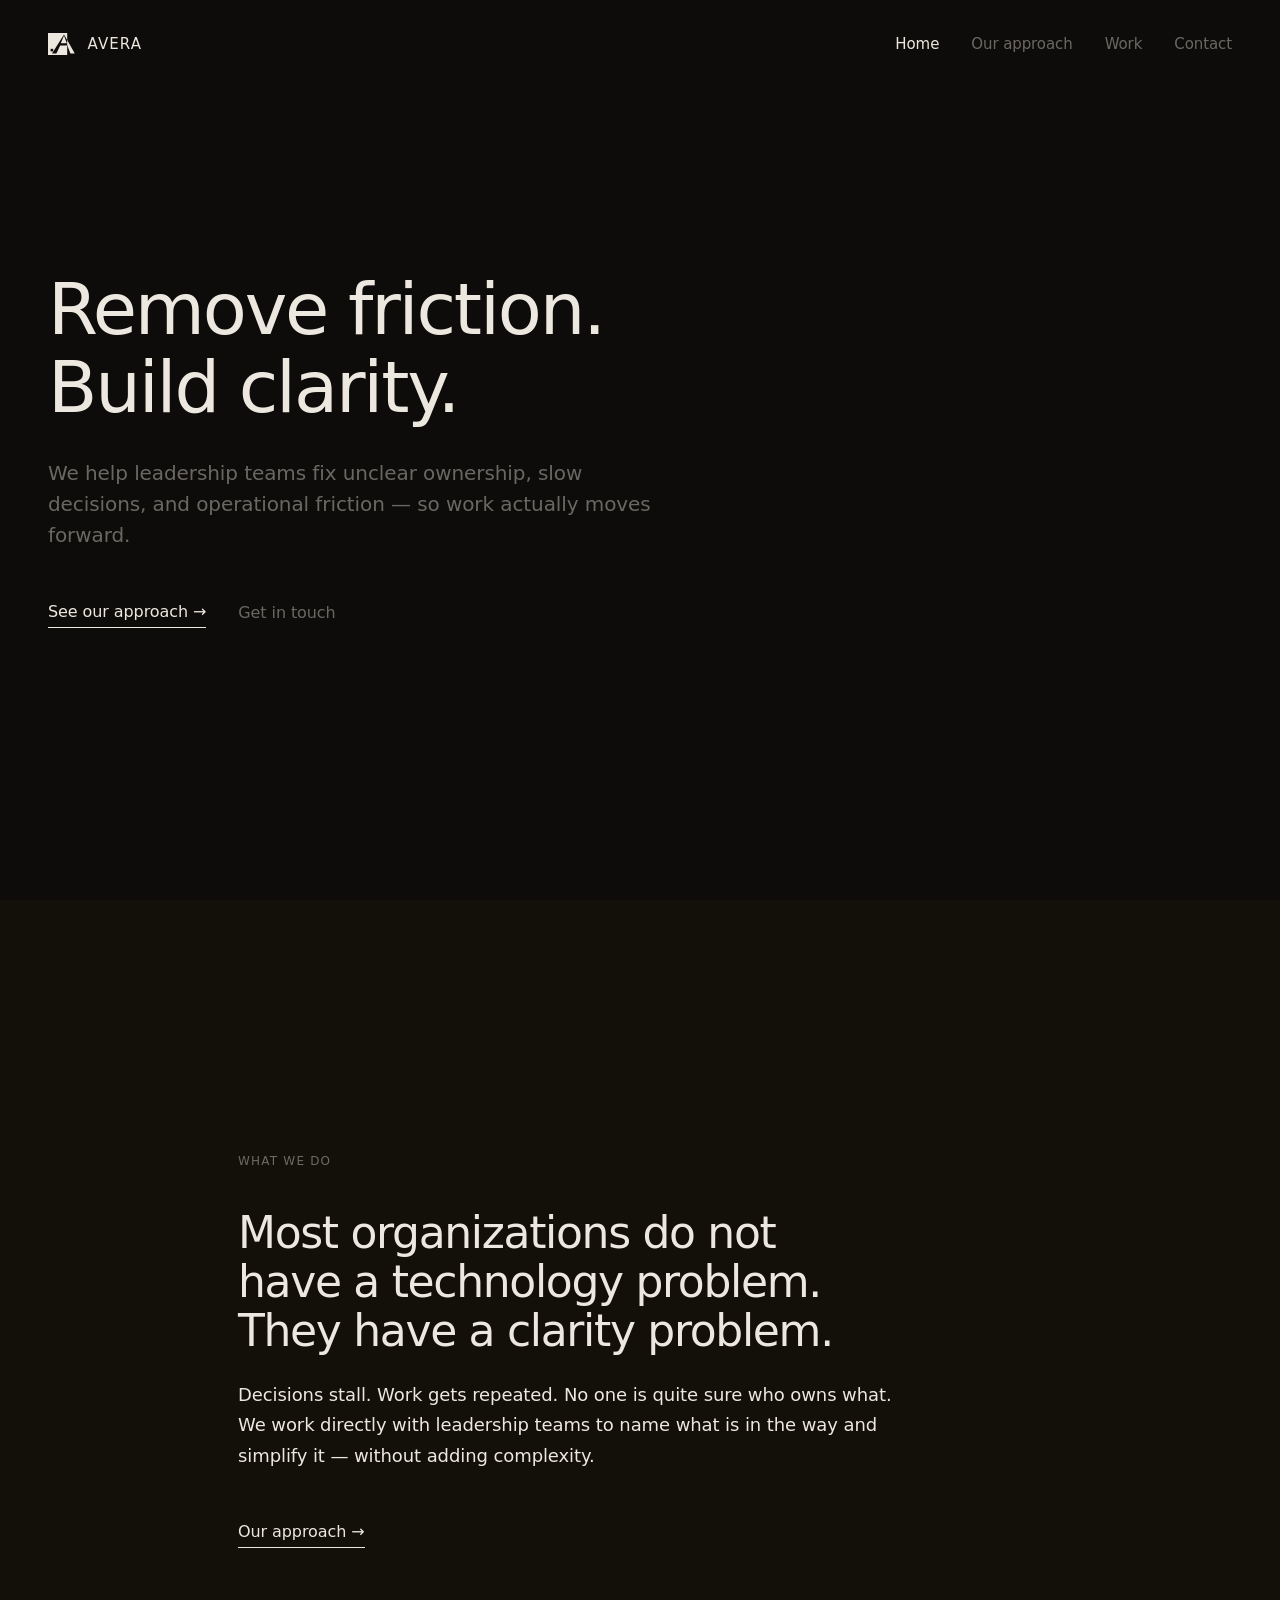
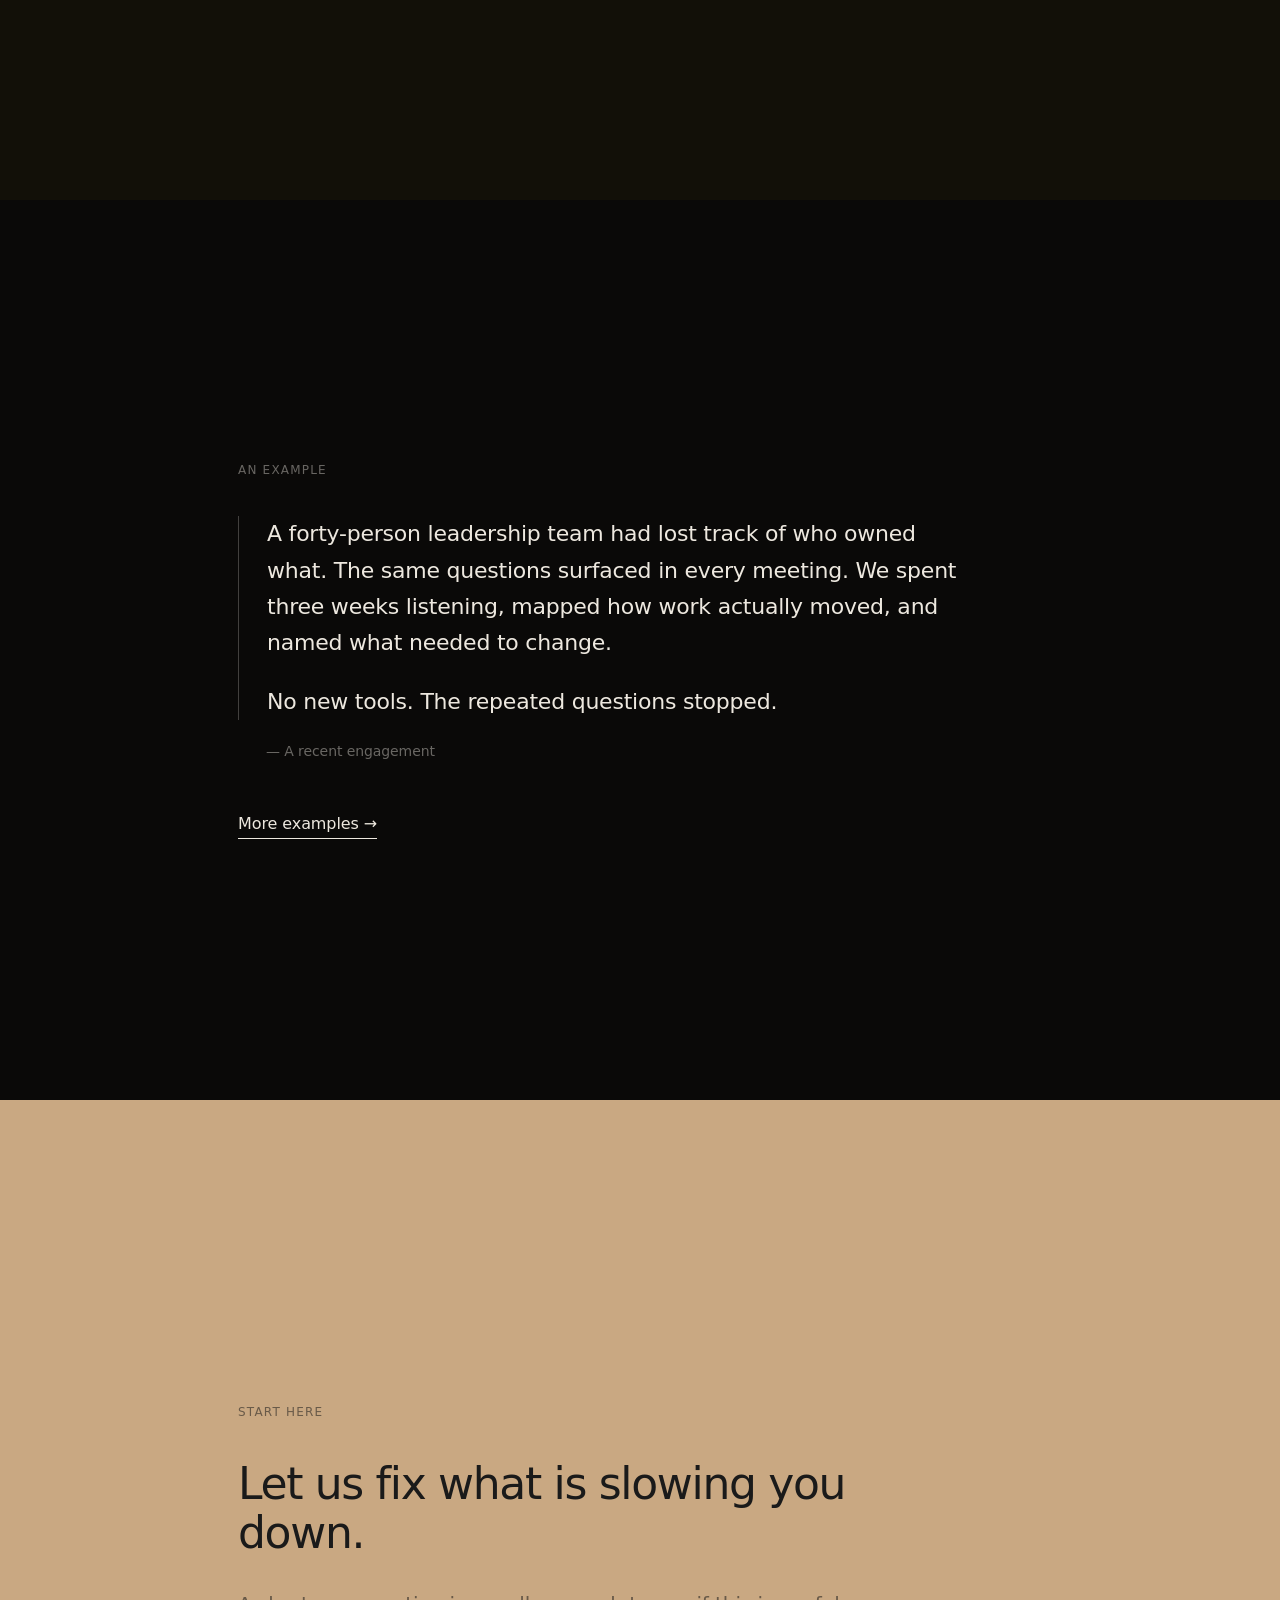
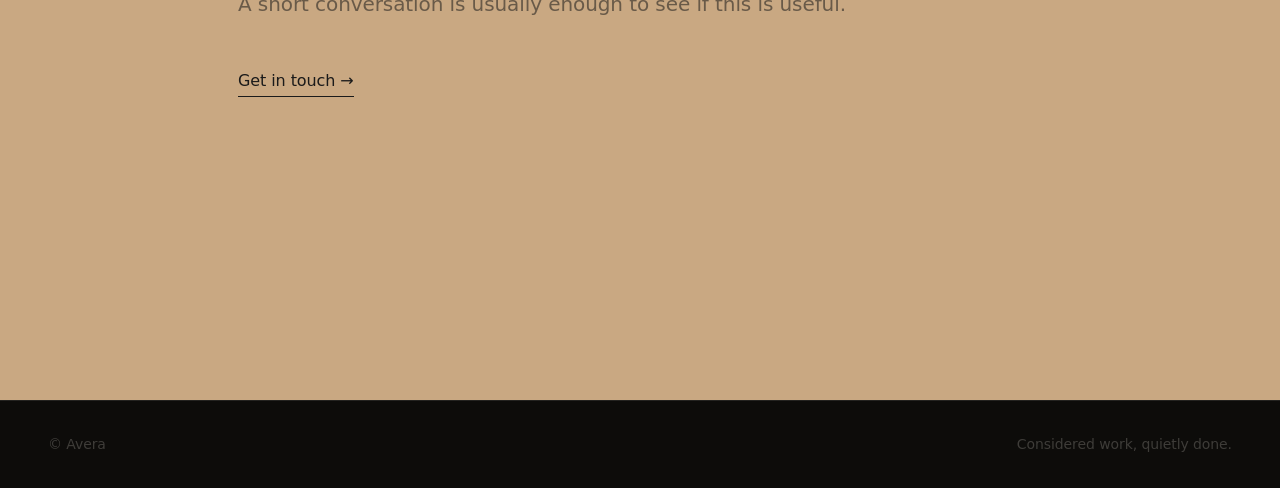
==== index.html @ b9436965 "Fix home links — replace href="/" with href="index.html" GitHub Pages serves the site from a subpath" ====
<!doctype html>
<html lang="en">
<head>
  <meta charset="utf-8" />
  <meta name="viewport" content="width=device-width, initial-scale=1" />
  <title>Avera — Remove friction. Build clarity.</title>
  <meta name="description" content="Avera helps leadership teams fix unclear ownership, slow decisions, and operational friction." />
  <link rel="preconnect" href="https://rsms.me/" />
  <link rel="stylesheet" href="https://rsms.me/inter/inter.css" />
  <link rel="stylesheet" href="style.css" />
  <style>
    /* Full-screen section layout for home */
    section {
      min-height: 100vh;
      display: flex;
      flex-direction: column;
      justify-content: center;
      padding: clamp(5rem, 10vh, 8rem) 0;
    }

    /* Hero */
    .hero {
      background: #0d0c0a;
      padding: 0;
      justify-content: flex-start;
    }

    .hero .site-header {
      flex-shrink: 0;
      padding: clamp(1.5rem, 3vw, 2rem) var(--gutter);
      border-bottom: none;
    }

    .hero-content {
      flex: 1;
      display: flex;
      flex-direction: column;
      justify-content: center;
      padding: 0 var(--gutter) clamp(5rem, 10vh, 8rem);
      max-width: calc(var(--container) + 2 * var(--gutter));
    }

    .hero-line { display: block; }

    /* Section colour palette */
    .statement { background: #121008; }
    .proof     { background: #0a0908; }

    .closing {
      background: #c9a882;
      --fg: #1a1a1a;
      --fg-muted: rgba(26, 26, 26, 0.55);
      color: var(--fg);
    }

    /* Home footer needs its own horizontal padding */
    footer {
      padding-left: var(--gutter);
      padding-right: var(--gutter);
    }

    /* Hero entrance animations */
    @keyframes rise {
      from { opacity: 0; transform: translateY(22px); }
      to   { opacity: 1; transform: none; }
    }

    @media (prefers-reduced-motion: no-preference) {
      .hero-line {
        opacity: 0;
        animation: rise 900ms cubic-bezier(0.22, 1, 0.36, 1) forwards;
      }
      .hero-line:nth-child(2) { animation-delay: 150ms; }
      .hero .lede    { opacity: 0; animation: rise 900ms cubic-bezier(0.22, 1, 0.36, 1) 320ms forwards; }
      .hero .cta-row { opacity: 0; animation: rise 900ms cubic-bezier(0.22, 1, 0.36, 1) 480ms forwards; }
    }
  </style>
</head>
<body>

  <main>

    <!-- HERO -->
    <section class="hero" aria-labelledby="hero-title">
      <header class="site-header">
        <a href="index.html" class="mark" aria-label="Avera, home">
          <svg class="logo-mark" viewBox="0 0 158 110" xmlns="http://www.w3.org/2000/svg" aria-hidden="true">
            <defs>
              <clipPath id="lc-in"><rect width="96" height="110"/></clipPath>
              <clipPath id="lc-out"><rect x="96" width="62" height="110"/></clipPath>
            </defs>
            <rect width="96" height="110" fill="#ede8df"/>
            <rect x="13" y="79" width="13" height="13" fill="#0d0c0a"/>
            <path fill-rule="evenodd" fill="#0d0c0a" clip-path="url(#lc-in)"
              d="M80 7 L134 103 L112 103 L97 63 L61 63 L42 103 L20 103 Z M80 13 L94 51 L64 51 Z"/>
            <path fill-rule="evenodd" fill="#ede8df" clip-path="url(#lc-out)"
              d="M80 7 L134 103 L112 103 L97 63 L61 63 L42 103 L20 103 Z M80 13 L94 51 L64 51 Z"/>
          </svg>
          <span class="logo-name">Avera</span>
        </a>
        <nav class="nav" aria-label="Primary">
          <a href="index.html" class="active">Home</a>
          <a href="approach.html">Our approach</a>
          <a href="work.html">Work</a>
          <a href="contact.html">Contact</a>
        </nav>
      </header>
      <div class="hero-content">
        <h1 id="hero-title">
          <span class="hero-line">Remove friction.</span>
          <span class="hero-line">Build clarity.</span>
        </h1>
        <p class="lede">
          We help leadership teams fix unclear ownership, slow decisions, and operational friction &mdash; so work actually moves forward.
        </p>
        <div class="cta-row">
          <a class="cta" href="approach.html">See our approach &rarr;</a>
          <a class="cta-secondary" href="contact.html">Get in touch</a>
        </div>
      </div>
    </section>

    <!-- STATEMENT -->
    <section class="statement" aria-label="What we do">
      <div class="container">
        <p class="eyebrow" data-reveal>What we do</p>
        <h2 data-reveal>Most organizations do not have a technology problem. They have a clarity problem.</h2>
        <p class="body" data-reveal>Decisions stall. Work gets repeated. No one is quite sure who owns what. We work directly with leadership teams to name what is in the way and simplify it &mdash; without adding complexity.</p>
        <div class="cta-row" data-reveal>
          <a class="cta" href="approach.html">Our approach &rarr;</a>
        </div>
      </div>
    </section>

    <!-- PROOF -->
    <section class="proof" aria-label="An example">
      <div class="container">
        <p class="eyebrow" data-reveal>An example</p>
        <blockquote data-reveal>
          <p>A forty-person leadership team had lost track of who owned what. The same questions surfaced in every meeting. We spent three weeks listening, mapped how work actually moved, and named what needed to change.</p>
          <p>No new tools. The repeated questions stopped.</p>
        </blockquote>
        <p class="attrib" data-reveal>&mdash; A recent engagement</p>
        <div class="cta-row" data-reveal>
          <a class="cta" href="work.html">More examples &rarr;</a>
        </div>
      </div>
    </section>

    <!-- CLOSING -->
    <section class="closing" id="contact" aria-label="Get in touch">
      <div class="container">
        <p class="eyebrow" data-reveal>Start here</p>
        <h2 data-reveal>Let us fix what is slowing you down.</h2>
        <p class="lede" data-reveal>A short conversation is usually enough to see if this is useful.</p>
        <div class="cta-row" data-reveal>
          <a class="cta" href="contact.html">Get in touch &rarr;</a>
        </div>
      </div>
    </section>

  </main>

  <footer>
    <span>&copy; Avera</span>
    <span>Considered work, quietly done.</span>
  </footer>

  <script>
    (function () {
      if (!window.matchMedia('(prefers-reduced-motion: no-preference)').matches) return;
      document.querySelectorAll('section:not(.hero)').forEach(function (section) {
        var children = section.querySelectorAll('[data-reveal]');
        if (!children.length) return;
        children.forEach(function (el, i) {
          el.style.transitionDelay = (i * 100) + 'ms';
        });
        var observer = new IntersectionObserver(function (entries) {
          if (entries[0].isIntersecting) {
            children.forEach(function (el) { el.classList.add('in-view'); });
            observer.disconnect();
          }
        }, { threshold: 0.15 });
        observer.observe(section);
      });
    }());
  </script>

</body>
</html>
---- style.css ----
:root {
  --bg: #0d0c0a;
  --fg: #ede8df;
  --fg-muted: rgba(237, 232, 223, 0.42);
  --rule: rgba(237, 232, 223, 0.1);
  --gutter: clamp(1.5rem, 5vw, 3rem);
  --container: 900px;
}

@supports (font-variation-settings: normal) {
  html { font-family: 'Inter var', Inter, system-ui, -apple-system, sans-serif; }
}

* { box-sizing: border-box; }
html { scroll-behavior: smooth; }

html, body {
  margin: 0;
  padding: 0;
  background: var(--bg);
  color: var(--fg);
  font-family: Inter, system-ui, -apple-system, sans-serif;
  font-feature-settings: "ss01", "cv11";
  -webkit-font-smoothing: antialiased;
  -moz-osx-font-smoothing: grayscale;
  text-rendering: optimizeLegibility;
}

body {
  font-size: 18px;
  line-height: 1.65;
  letter-spacing: -0.005em;
}

a { color: inherit; text-decoration: none; }

/* =====================
   CONTAINERS
===================== */
.container {
  max-width: var(--container);
  margin: 0 auto;
  padding: 0 var(--gutter);
  width: 100%;
}

.page {
  max-width: var(--container);
  margin: 0 auto;
  padding: 0 var(--gutter);
}

/* =====================
   HEADER
===================== */
.site-header {
  display: flex;
  justify-content: space-between;
  align-items: center;
  padding: clamp(1.5rem, 3vw, 2rem) 0;
  border-bottom: 1px solid var(--rule);
}

.mark {
  display: flex;
  align-items: center;
  gap: 0.5rem;
}

.logo-mark {
  display: block;
  height: 22px;
  width: auto;
  flex-shrink: 0;
}

.logo-name {
  font-size: 0.9375rem;
  font-weight: 500;
  letter-spacing: 0.07em;
  text-transform: uppercase;
  color: var(--fg);
}

.nav {
  display: flex;
  gap: clamp(1.25rem, 3vw, 2rem);
  font-size: 0.9375rem;
}

.nav a {
  color: var(--fg-muted);
  transition: color 160ms ease;
}

.nav a:hover,
.nav a.active {
  color: var(--fg);
}

.nav a.active { font-weight: 500; }

/* =====================
   INNER PAGE SECTIONS
===================== */
main.inner-main {
  padding: clamp(4rem, 8vw, 6rem) 0 clamp(7rem, 14vw, 10rem);
}

main.inner-main section {
  padding: clamp(3.5rem, 7vw, 5.5rem) 0;
  border-top: 1px solid var(--rule);
}

main.inner-main section:first-of-type {
  border-top: none;
  padding-top: 0;
}

/* =====================
   TYPOGRAPHY
===================== */
h1, h2, h3 {
  font-weight: 500;
  letter-spacing: -0.03em;
  line-height: 1.08;
  margin: 0;
}

h1 { font-size: clamp(2.5rem, 6.5vw, 4.5rem); }

h2 {
  font-size: clamp(1.75rem, 3.8vw, 2.75rem);
  line-height: 1.12;
  max-width: 22ch;
}

h3 {
  font-size: 1.0625rem;
  letter-spacing: -0.01em;
  line-height: 1.45;
}

p {
  margin: 0;
  max-width: 60ch;
}

p + p { margin-top: 1.2em; }

.eyebrow {
  font-size: 0.75rem;
  font-weight: 500;
  letter-spacing: 0.1em;
  text-transform: uppercase;
  color: var(--fg-muted);
  margin: 0 0 clamp(1.5rem, 3vw, 2.25rem);
}

.lede {
  margin-top: clamp(1.5rem, 3vw, 2rem);
  font-size: clamp(1.0625rem, 2.2vw, 1.25rem);
  color: var(--fg-muted);
  max-width: 48ch;
  line-height: 1.55;
}

.body {
  margin-top: clamp(1.25rem, 2vw, 1.5rem);
  line-height: 1.7;
  max-width: 58ch;
}

/* =====================
   CTA
===================== */
.cta-row {
  margin-top: clamp(2rem, 4vw, 3rem);
  display: flex;
  align-items: center;
  gap: 2rem;
  flex-wrap: wrap;
}

.cta {
  font-size: 1rem;
  font-weight: 500;
  border-bottom: 1px solid currentColor;
  padding-bottom: 1px;
  display: inline-flex;
  align-items: center;
  gap: 0.4rem;
  transition: opacity 160ms ease;
}

.cta:hover { opacity: 0.55; }

.cta-secondary {
  font-size: 1rem;
  color: var(--fg-muted);
  transition: color 160ms ease;
}

.cta-secondary:hover { color: var(--fg); }

/* =====================
   BLOCKQUOTE
===================== */
blockquote {
  margin: 0;
  padding-left: clamp(1.25rem, 2.5vw, 1.75rem);
  border-left: 1px solid rgba(237, 232, 223, 0.25);
  font-size: clamp(1.0625rem, 2.2vw, 1.375rem);
  letter-spacing: -0.01em;
  line-height: 1.65;
  max-width: 52ch;
  transition: border-color 300ms ease;
}

blockquote:hover { border-left-color: rgba(237, 232, 223, 0.55); }
blockquote p { max-width: none; }
blockquote p + p { margin-top: 1em; }

.attrib {
  margin-top: 1.25rem;
  padding-left: clamp(1.25rem, 2.5vw, 1.75rem);
  font-size: 0.875rem;
  color: var(--fg-muted);
}

/* =====================
   PRINCIPLE LIST
===================== */
.principle-list {
  list-style: none;
  margin: 0;
  padding: 0;
}

.principle-list li {
  padding: clamp(0.875rem, 1.5vw, 1.125rem) 0;
  border-bottom: 1px solid var(--rule);
  line-height: 1.6;
  max-width: 56ch;
  font-size: 1.0625rem;
  transition: transform 220ms ease;
}

.principle-list li:first-child { border-top: 1px solid var(--rule); }

@media (hover: hover) {
  .principle-list li:hover { transform: translateX(6px); }
}

/* =====================
   EXAMPLES SCROLL
===================== */
.examples-header {
  display: flex;
  justify-content: space-between;
  align-items: center;
  margin-bottom: clamp(1.5rem, 3vw, 2rem);
}

.examples-header .eyebrow { margin: 0; }

.examples-nav {
  display: flex;
  gap: 0.375rem;
  flex-shrink: 0;
}

.examples-btn {
  background: none;
  border: 1px solid rgba(237, 232, 223, 0.15);
  color: var(--fg-muted);
  width: 2rem;
  height: 2rem;
  display: flex;
  align-items: center;
  justify-content: center;
  cursor: pointer;
  font-size: 1rem;
  line-height: 1;
  padding: 0;
  transition: color 160ms ease, border-color 160ms ease;
}

.examples-btn:hover {
  color: var(--fg);
  border-color: rgba(237, 232, 223, 0.5);
}

.examples-track-outer {
  margin-left: calc(-1 * var(--gutter));
  margin-right: calc(-1 * var(--gutter));
}

.examples-track {
  display: flex;
  gap: clamp(2rem, 4vw, 3rem);
  overflow-x: auto;
  -webkit-overflow-scrolling: touch;
  scroll-behavior: smooth;
  padding: 0 var(--gutter) clamp(1rem, 2vw, 1.5rem);
  scrollbar-width: none;
}

.examples-track::-webkit-scrollbar { display: none; }

.example-item {
  flex: 0 0 clamp(280px, 48vw, 420px);
}

.example-text {
  font-size: 1.0625rem;
  line-height: 1.8;
}

.example-text p { max-width: none; }

.example-attrib {
  margin-top: 2rem;
  font-size: 0.875rem;
  color: var(--fg-muted);
}

/* =====================
   CONTACT EMAIL
===================== */
.contact-email {
  display: inline-block;
  font-size: clamp(1.75rem, 5vw, 3rem);
  font-weight: 500;
  letter-spacing: -0.025em;
  line-height: 1.2;
  border-bottom: 1px solid rgba(237, 232, 223, 0.3);
  padding-bottom: 3px;
  transition: border-color 200ms ease;
}

.contact-email:hover { border-color: var(--fg); }

/* =====================
   FOOTER
===================== */
footer {
  border-top: 1px solid var(--rule);
  padding: clamp(1.5rem, 3vw, 2rem) 0;
  display: flex;
  justify-content: space-between;
  align-items: baseline;
  font-size: 0.875rem;
  color: rgba(237, 232, 223, 0.22);
  flex-wrap: wrap;
  gap: 1rem;
}

/* =====================
   SCROLL REVEALS
===================== */
@media (prefers-reduced-motion: no-preference) {
  [data-reveal] {
    opacity: 0;
    transform: translateY(24px);
    transition: opacity 650ms ease, transform 650ms ease;
  }
  [data-reveal].in-view { opacity: 1; transform: none; }
}

@media (prefers-reduced-motion: reduce) {
  * { transition: none !important; animation: none !important; }
}

/* =====================
   UTILITY
===================== */
.visually-hidden {
  position: absolute;
  left: -9999px;
  width: 1px;
  height: 1px;
  overflow: hidden;
}

/* =====================
   RESPONSIVE
===================== */
@media (max-width: 520px) {
  body { font-size: 17px; }
  .nav { gap: 1rem; font-size: 0.875rem; }
  .cta-row { flex-direction: column; gap: 1rem; }
}
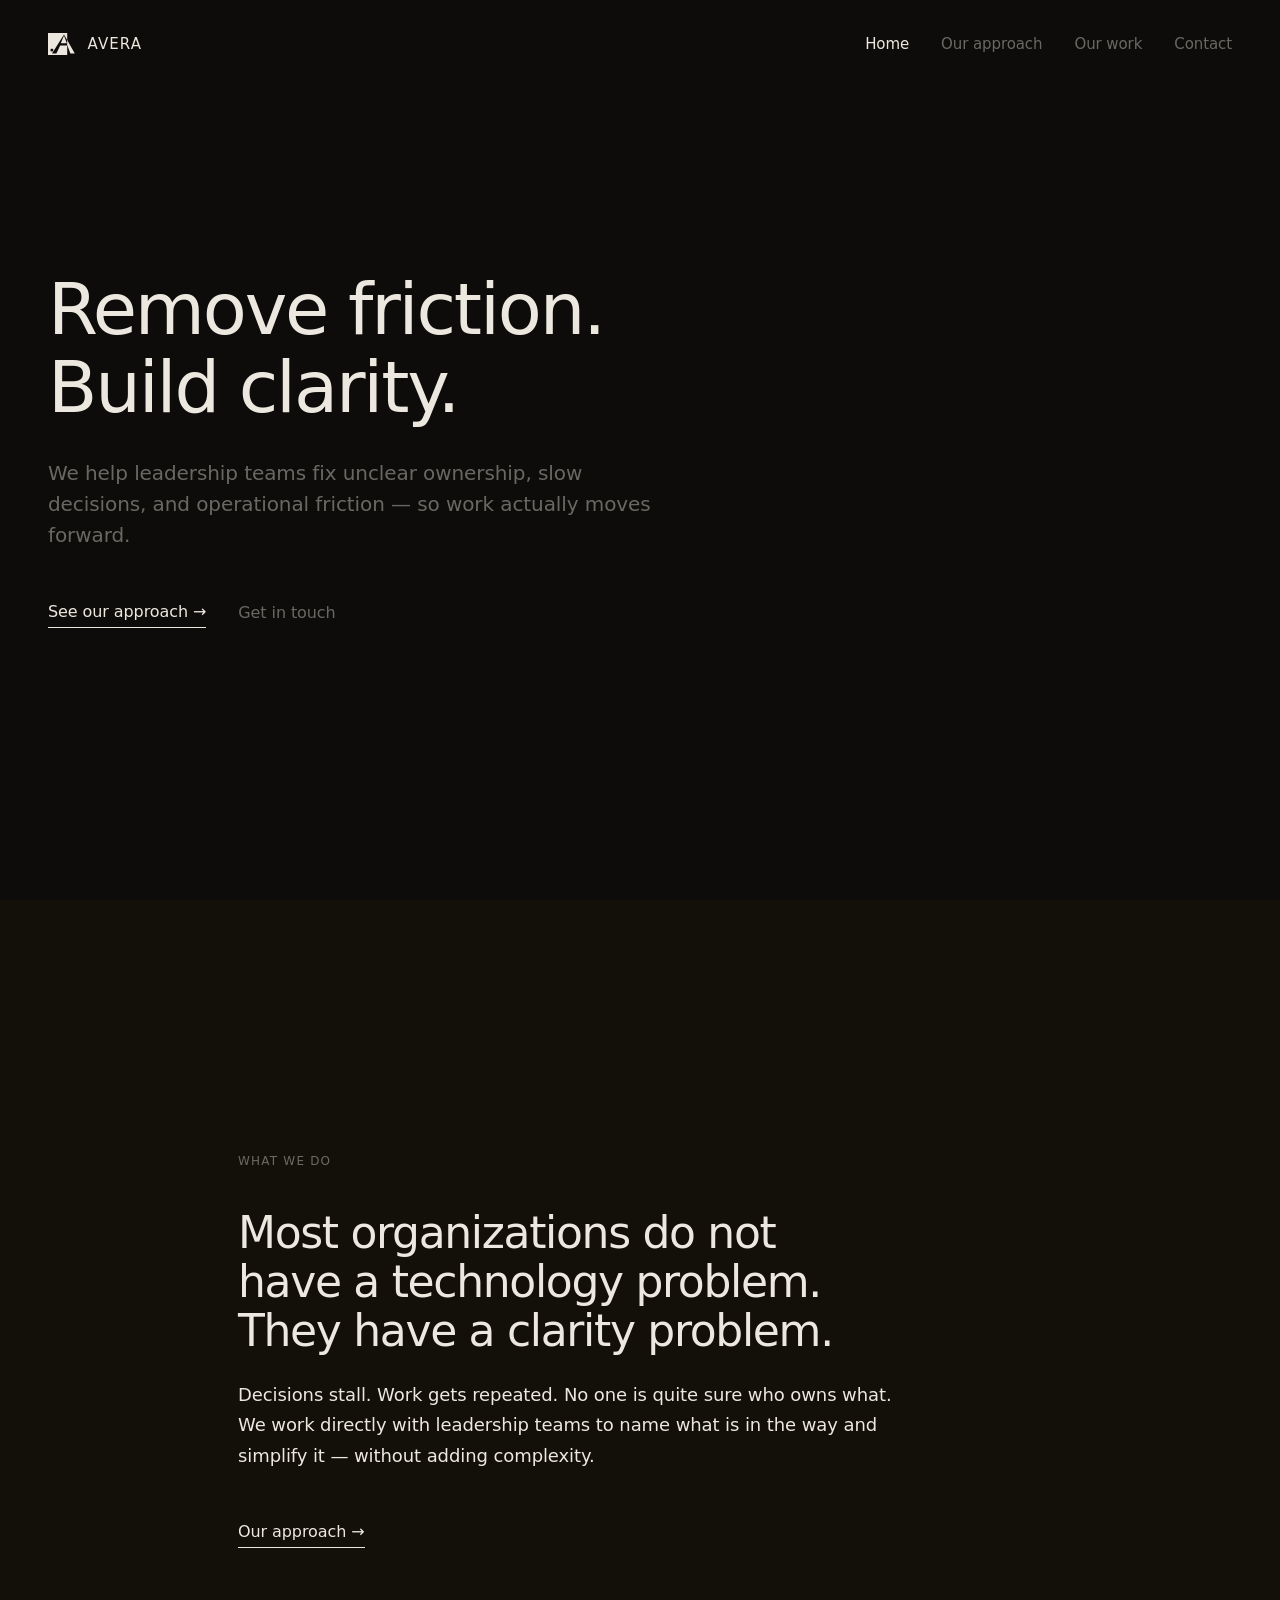
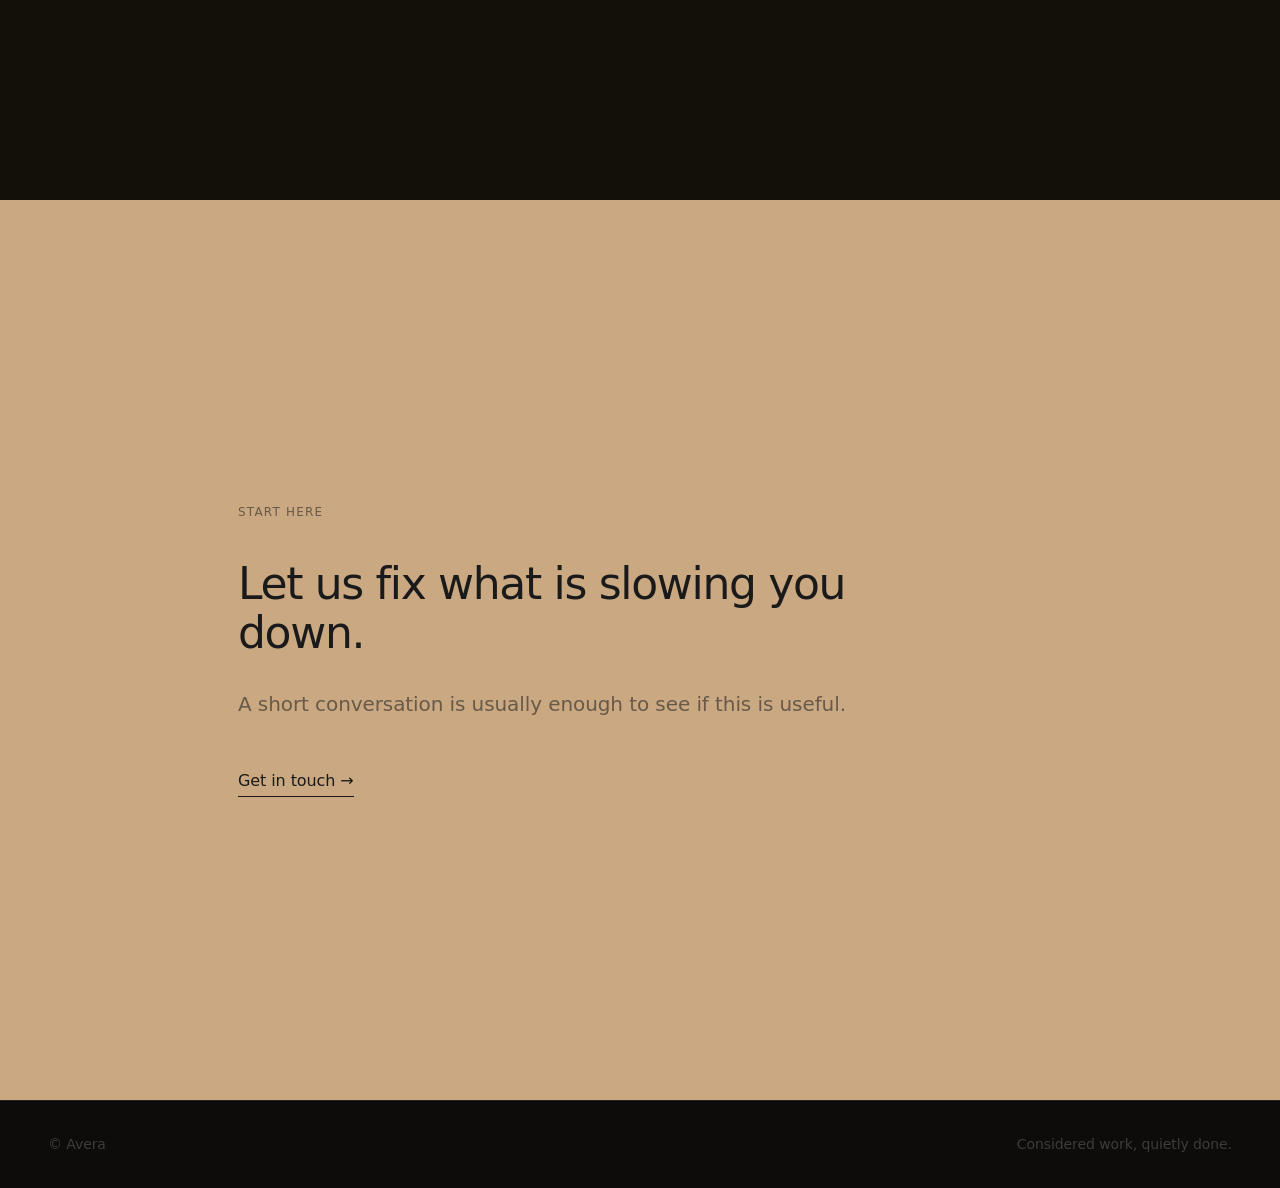
==== commit 7ff70876: "Remove example section from home page; rename Work to Our work The proof/example section on the home" ====
--- a/index.html
+++ b/index.html
@@ -27,7 +27,6 @@
 
     .hero .site-header {
       flex-shrink: 0;
-      padding: clamp(1.5rem, 3vw, 2rem) var(--gutter);
       border-bottom: none;
     }
 
@@ -53,26 +52,16 @@
       color: var(--fg);
     }
 
-    /* Home footer needs its own horizontal padding */
-    footer {
-      padding-left: var(--gutter);
-      padding-right: var(--gutter);
-    }
 
-    /* Hero entrance animations */
-    @keyframes rise {
-      from { opacity: 0; transform: translateY(22px); }
-      to   { opacity: 1; transform: none; }
-    }
-
+    /* Hero lede + CTA hidden until animations.js reveals them */
     @media (prefers-reduced-motion: no-preference) {
-      .hero-line {
+      .hero [data-reveal] {
         opacity: 0;
-        animation: rise 900ms cubic-bezier(0.22, 1, 0.36, 1) forwards;
+        transform: translateY(36px);
+        transition: opacity 900ms cubic-bezier(0.16, 1, 0.3, 1),
+                    transform 900ms cubic-bezier(0.16, 1, 0.3, 1);
       }
-      .hero-line:nth-child(2) { animation-delay: 150ms; }
-      .hero .lede    { opacity: 0; animation: rise 900ms cubic-bezier(0.22, 1, 0.36, 1) 320ms forwards; }
-      .hero .cta-row { opacity: 0; animation: rise 900ms cubic-bezier(0.22, 1, 0.36, 1) 480ms forwards; }
+      .hero [data-reveal].in-view { opacity: 1; transform: none; }
     }
   </style>
 </head>
@@ -101,7 +90,7 @@
         <nav class="nav" aria-label="Primary">
           <a href="index.html" class="active">Home</a>
           <a href="approach.html">Our approach</a>
-          <a href="work.html">Work</a>
+          <a href="work.html">Our work</a>
           <a href="contact.html">Contact</a>
         </nav>
       </header>
@@ -110,10 +99,10 @@
           <span class="hero-line">Remove friction.</span>
           <span class="hero-line">Build clarity.</span>
         </h1>
-        <p class="lede">
+        <p class="lede" data-reveal>
           We help leadership teams fix unclear ownership, slow decisions, and operational friction &mdash; so work actually moves forward.
         </p>
-        <div class="cta-row">
+        <div class="cta-row" data-reveal>
           <a class="cta" href="approach.html">See our approach &rarr;</a>
           <a class="cta-secondary" href="contact.html">Get in touch</a>
         </div>
@@ -128,21 +117,6 @@
         <p class="body" data-reveal>Decisions stall. Work gets repeated. No one is quite sure who owns what. We work directly with leadership teams to name what is in the way and simplify it &mdash; without adding complexity.</p>
         <div class="cta-row" data-reveal>
           <a class="cta" href="approach.html">Our approach &rarr;</a>
-        </div>
-      </div>
-    </section>
-
-    <!-- PROOF -->
-    <section class="proof" aria-label="An example">
-      <div class="container">
-        <p class="eyebrow" data-reveal>An example</p>
-        <blockquote data-reveal>
-          <p>A forty-person leadership team had lost track of who owned what. The same questions surfaced in every meeting. We spent three weeks listening, mapped how work actually moved, and named what needed to change.</p>
-          <p>No new tools. The repeated questions stopped.</p>
-        </blockquote>
-        <p class="attrib" data-reveal>&mdash; A recent engagement</p>
-        <div class="cta-row" data-reveal>
-          <a class="cta" href="work.html">More examples &rarr;</a>
         </div>
       </div>
     </section>
@@ -166,25 +140,7 @@
     <span>Considered work, quietly done.</span>
   </footer>
 
-  <script>
-    (function () {
-      if (!window.matchMedia('(prefers-reduced-motion: no-preference)').matches) return;
-      document.querySelectorAll('section:not(.hero)').forEach(function (section) {
-        var children = section.querySelectorAll('[data-reveal]');
-        if (!children.length) return;
-        children.forEach(function (el, i) {
-          el.style.transitionDelay = (i * 100) + 'ms';
-        });
-        var observer = new IntersectionObserver(function (entries) {
-          if (entries[0].isIntersecting) {
-            children.forEach(function (el) { el.classList.add('in-view'); });
-            observer.disconnect();
-          }
-        }, { threshold: 0.15 });
-        observer.observe(section);
-      });
-    }());
-  </script>
+  <script src="animations.js"></script>
 
 </body>
 </html>
--- a/style.css
+++ b/style.css
@@ -57,7 +57,7 @@
   display: flex;
   justify-content: space-between;
   align-items: center;
-  padding: clamp(1.5rem, 3vw, 2rem) 0;
+  padding: clamp(1.5rem, 3vw, 2rem) var(--gutter);
   border-bottom: 1px solid var(--rule);
 }
 
@@ -346,7 +346,7 @@
 ===================== */
 footer {
   border-top: 1px solid var(--rule);
-  padding: clamp(1.5rem, 3vw, 2rem) 0;
+  padding: clamp(1.5rem, 3vw, 2rem) var(--gutter);
   display: flex;
   justify-content: space-between;
   align-items: baseline;
@@ -357,15 +357,65 @@
 }
 
 /* =====================
+   LINE-MASK REVEAL
+   Text slides up through an overflow:hidden wrapper.
+   Applied to h1/h2 elements by animations.js.
+===================== */
+.line-mask {
+  display: block;
+  overflow: hidden;
+  /* Extra padding so descenders aren't clipped */
+  padding-bottom: 0.08em;
+  margin-bottom: -0.08em;
+}
+
+.line-inner {
+  display: block;
+  transform: translateY(108%);
+  transition: transform 1.1s cubic-bezier(0.16, 1, 0.3, 1);
+}
+
+.line-inner.visible { transform: translateY(0); }
+
+/* =====================
    SCROLL REVEALS
 ===================== */
 @media (prefers-reduced-motion: no-preference) {
   [data-reveal] {
     opacity: 0;
-    transform: translateY(24px);
-    transition: opacity 650ms ease, transform 650ms ease;
+    transform: translateY(52px);
+    transition: opacity 900ms cubic-bezier(0.16, 1, 0.3, 1),
+                transform 900ms cubic-bezier(0.16, 1, 0.3, 1);
   }
   [data-reveal].in-view { opacity: 1; transform: none; }
+}
+
+/* =====================
+   SECTION RULE ANIMATION
+   The border-top of inner-page sections
+   extends from left when the section enters view.
+===================== */
+@media (prefers-reduced-motion: no-preference) {
+  main.inner-main section {
+    border-top: none;
+    position: relative;
+  }
+
+  main.inner-main section::before {
+    content: '';
+    position: absolute;
+    top: 0;
+    left: 0;
+    right: 0;
+    height: 1px;
+    background: var(--rule);
+    transform: scaleX(0);
+    transform-origin: left;
+    transition: transform 1.2s cubic-bezier(0.16, 1, 0.3, 1);
+  }
+
+  main.inner-main section.in-view::before { transform: scaleX(1); }
+  main.inner-main section:first-of-type::before { display: none; }
 }
 
 @media (prefers-reduced-motion: reduce) {
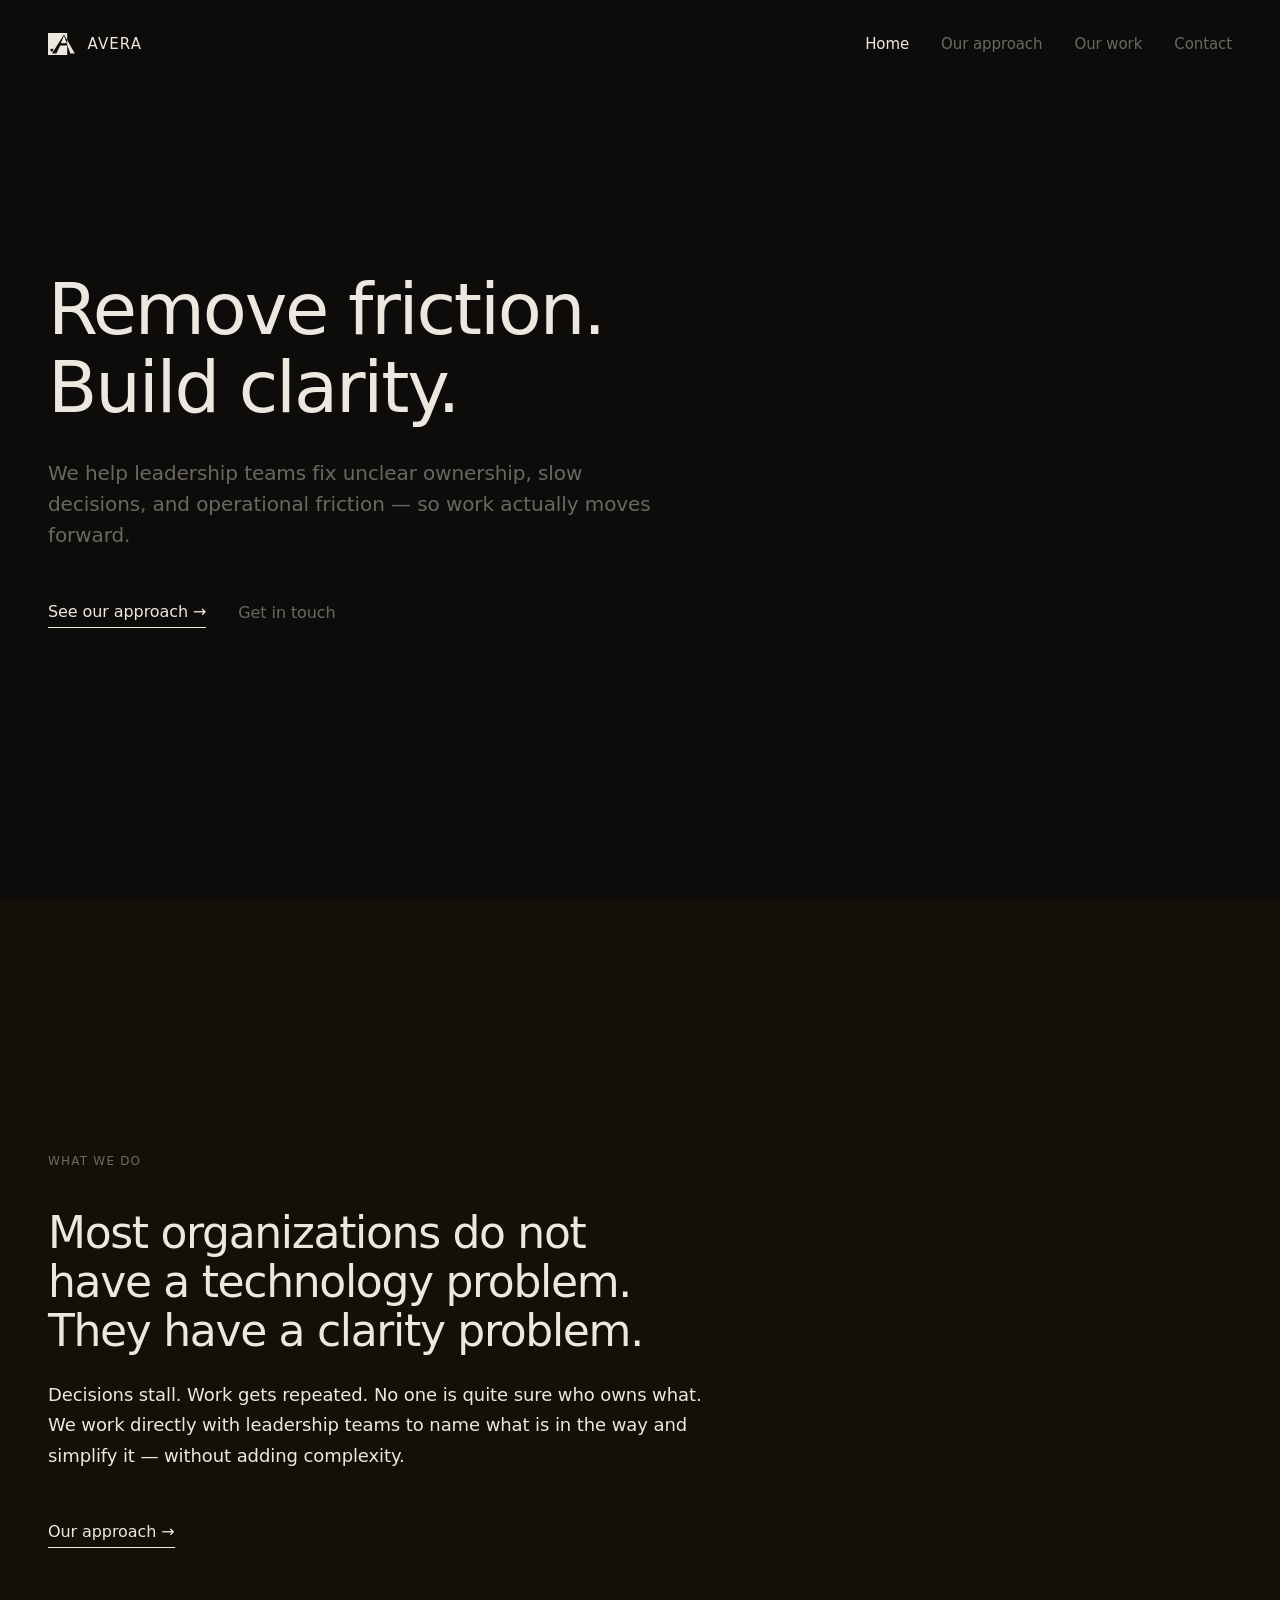
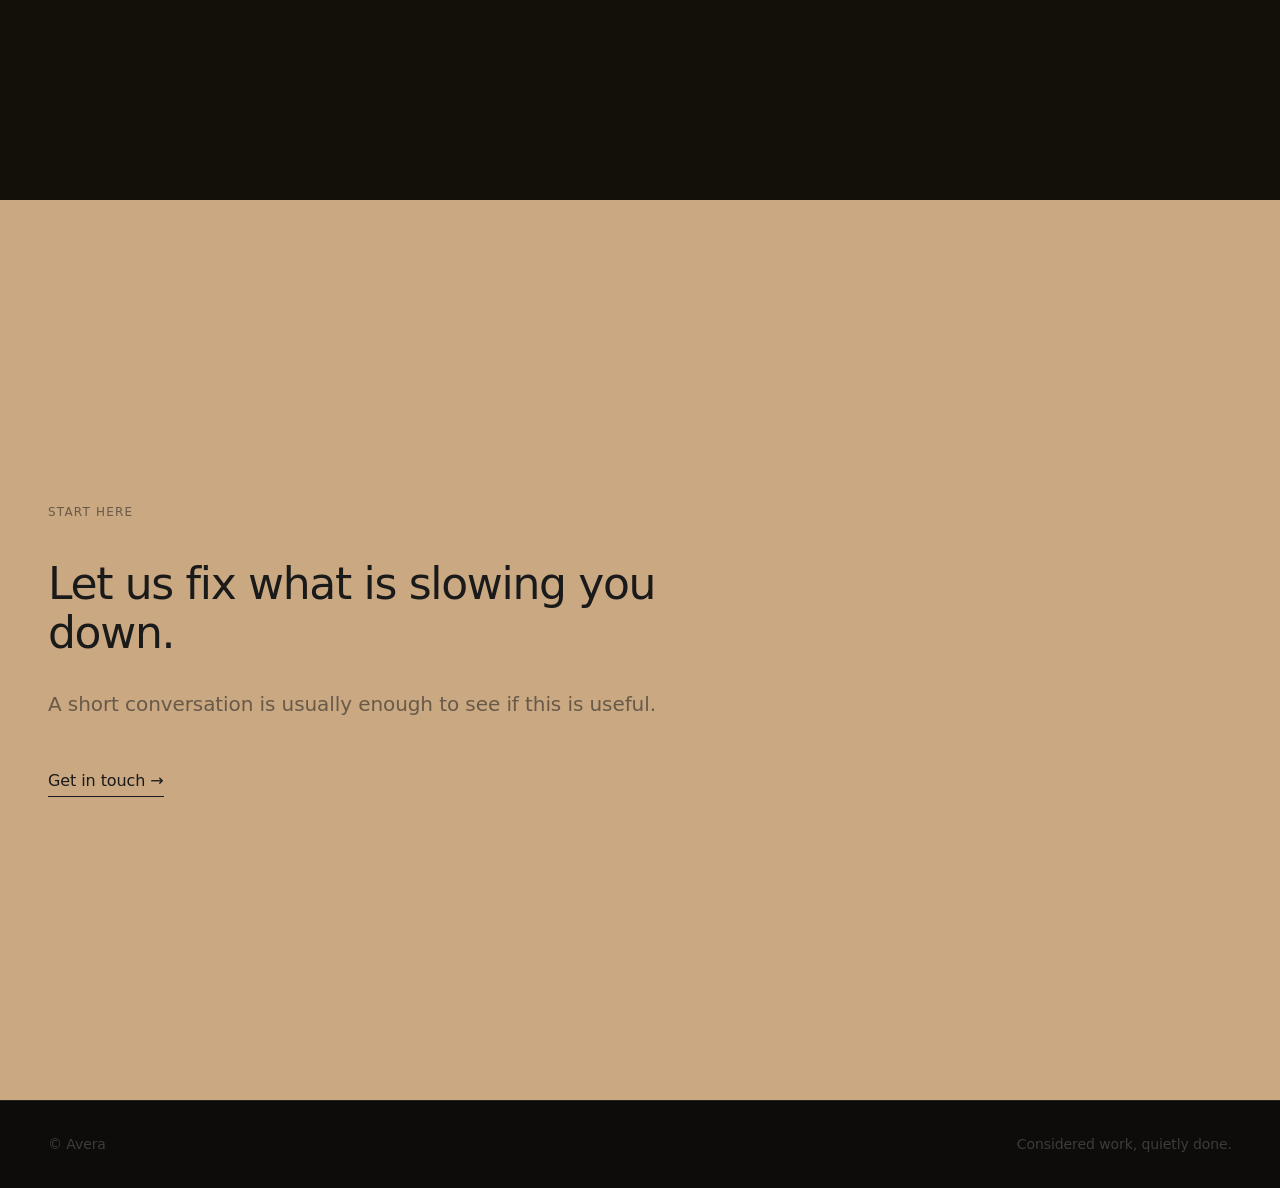
==== commit ea4c80fb: "Fix nav disappearing: add static fallback links, JS clears and repopulates The empty nav relied enti" ====
--- a/index.html
+++ b/index.html
@@ -87,7 +87,7 @@
           </svg>
           <span class="logo-name">Avera</span>
         </a>
-        <nav class="nav" aria-label="Primary">
+        <nav class="nav" id="site-nav" aria-label="Primary">
           <a href="index.html" class="active">Home</a>
           <a href="approach.html">Our approach</a>
           <a href="work.html">Our work</a>
--- a/style.css
+++ b/style.css
@@ -39,14 +39,12 @@
 ===================== */
 .container {
   max-width: var(--container);
-  margin: 0 auto;
   padding: 0 var(--gutter);
   width: 100%;
 }
 
 .page {
   max-width: var(--container);
-  margin: 0 auto;
   padding: 0 var(--gutter);
 }
 
@@ -103,18 +101,18 @@
 /* =====================
    INNER PAGE SECTIONS
 ===================== */
-main.inner-main {
-  padding: clamp(4rem, 8vw, 6rem) 0 clamp(7rem, 14vw, 10rem);
-}
-
 main.inner-main section {
-  padding: clamp(3.5rem, 7vw, 5.5rem) 0;
-  border-top: 1px solid var(--rule);
-}
-
-main.inner-main section:first-of-type {
-  border-top: none;
-  padding-top: 0;
+  padding: clamp(4rem, 8vw, 6rem) 0;
+}
+
+/* Section colour variants — used as dividers instead of rules */
+.section-b   { background: #121008; }
+.section-c   { background: #0a0908; }
+.section-cta {
+  background: #c9a882;
+  --fg: #1a1a1a;
+  --fg-muted: rgba(26, 26, 26, 0.55);
+  color: var(--fg);
 }
 
 /* =====================
@@ -390,33 +388,6 @@
   [data-reveal].in-view { opacity: 1; transform: none; }
 }
 
-/* =====================
-   SECTION RULE ANIMATION
-   The border-top of inner-page sections
-   extends from left when the section enters view.
-===================== */
-@media (prefers-reduced-motion: no-preference) {
-  main.inner-main section {
-    border-top: none;
-    position: relative;
-  }
-
-  main.inner-main section::before {
-    content: '';
-    position: absolute;
-    top: 0;
-    left: 0;
-    right: 0;
-    height: 1px;
-    background: var(--rule);
-    transform: scaleX(0);
-    transform-origin: left;
-    transition: transform 1.2s cubic-bezier(0.16, 1, 0.3, 1);
-  }
-
-  main.inner-main section.in-view::before { transform: scaleX(1); }
-  main.inner-main section:first-of-type::before { display: none; }
-}
 
 @media (prefers-reduced-motion: reduce) {
   * { transition: none !important; animation: none !important; }
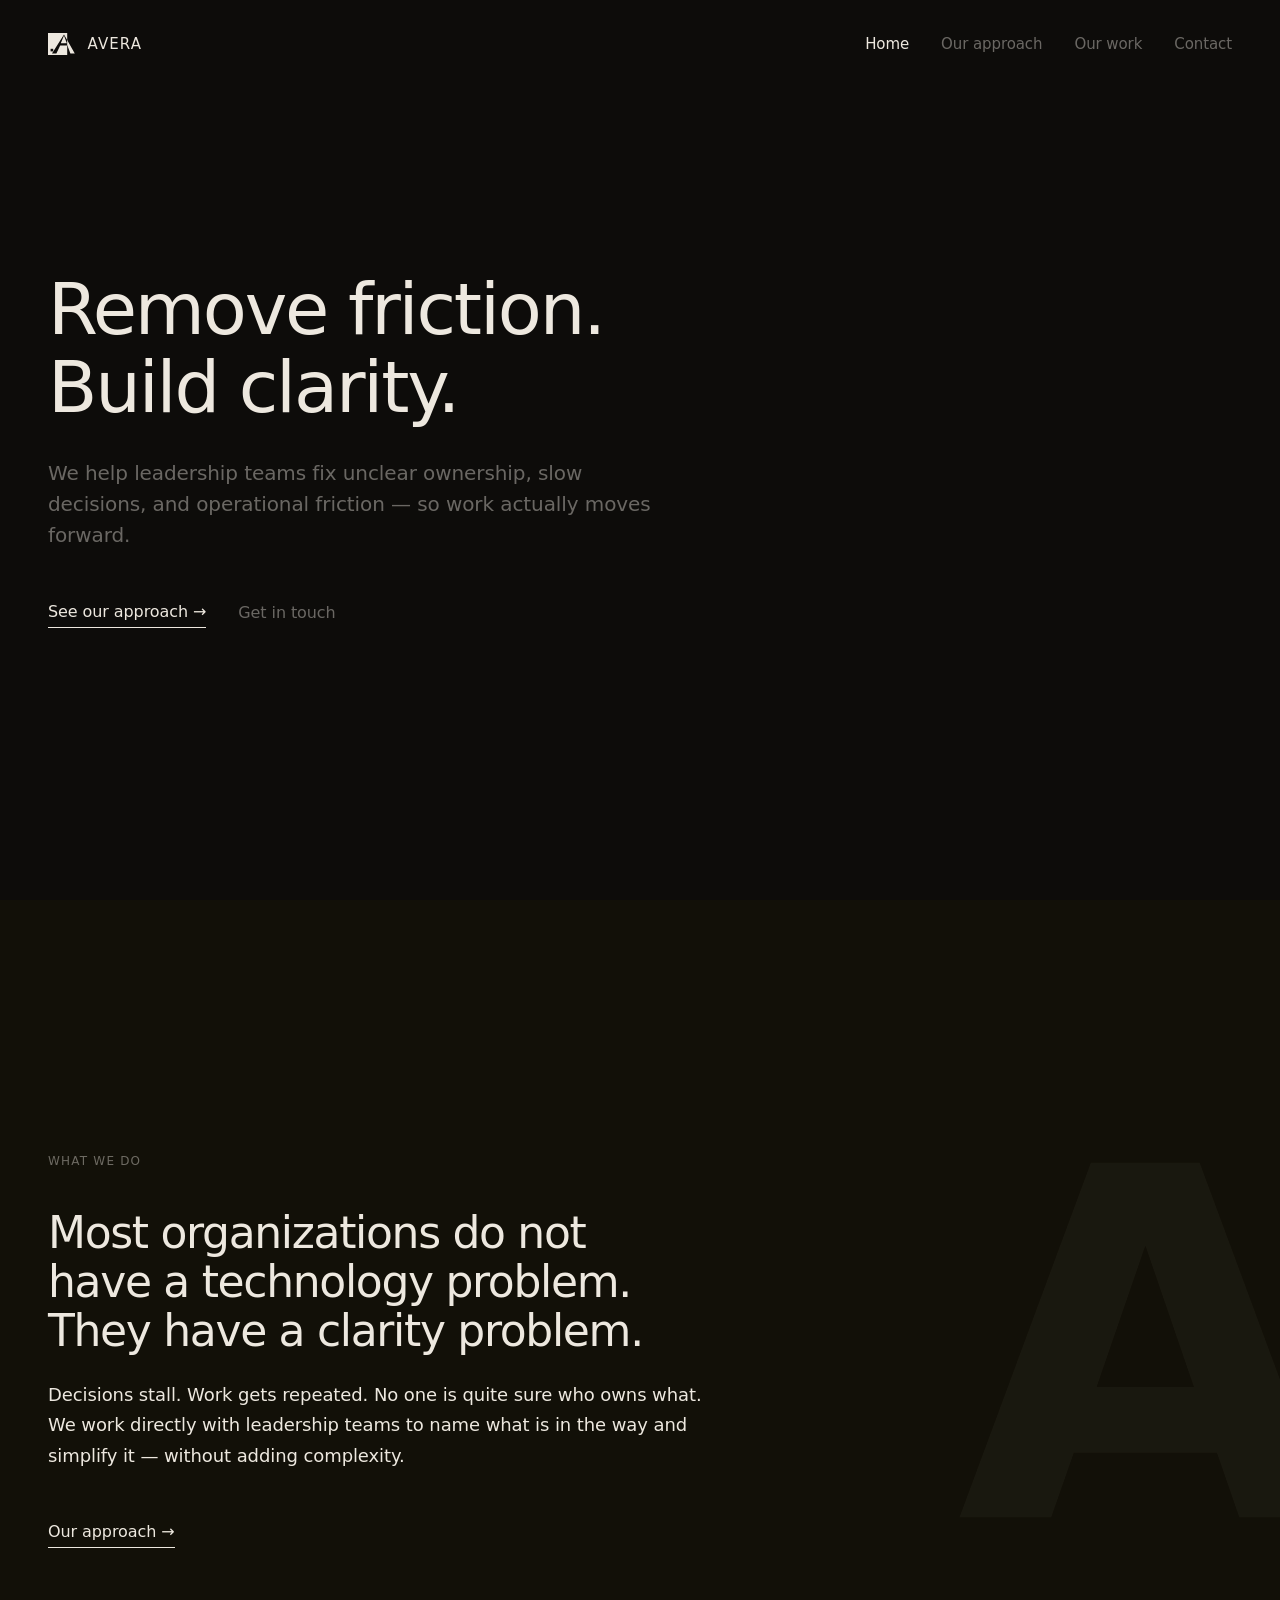
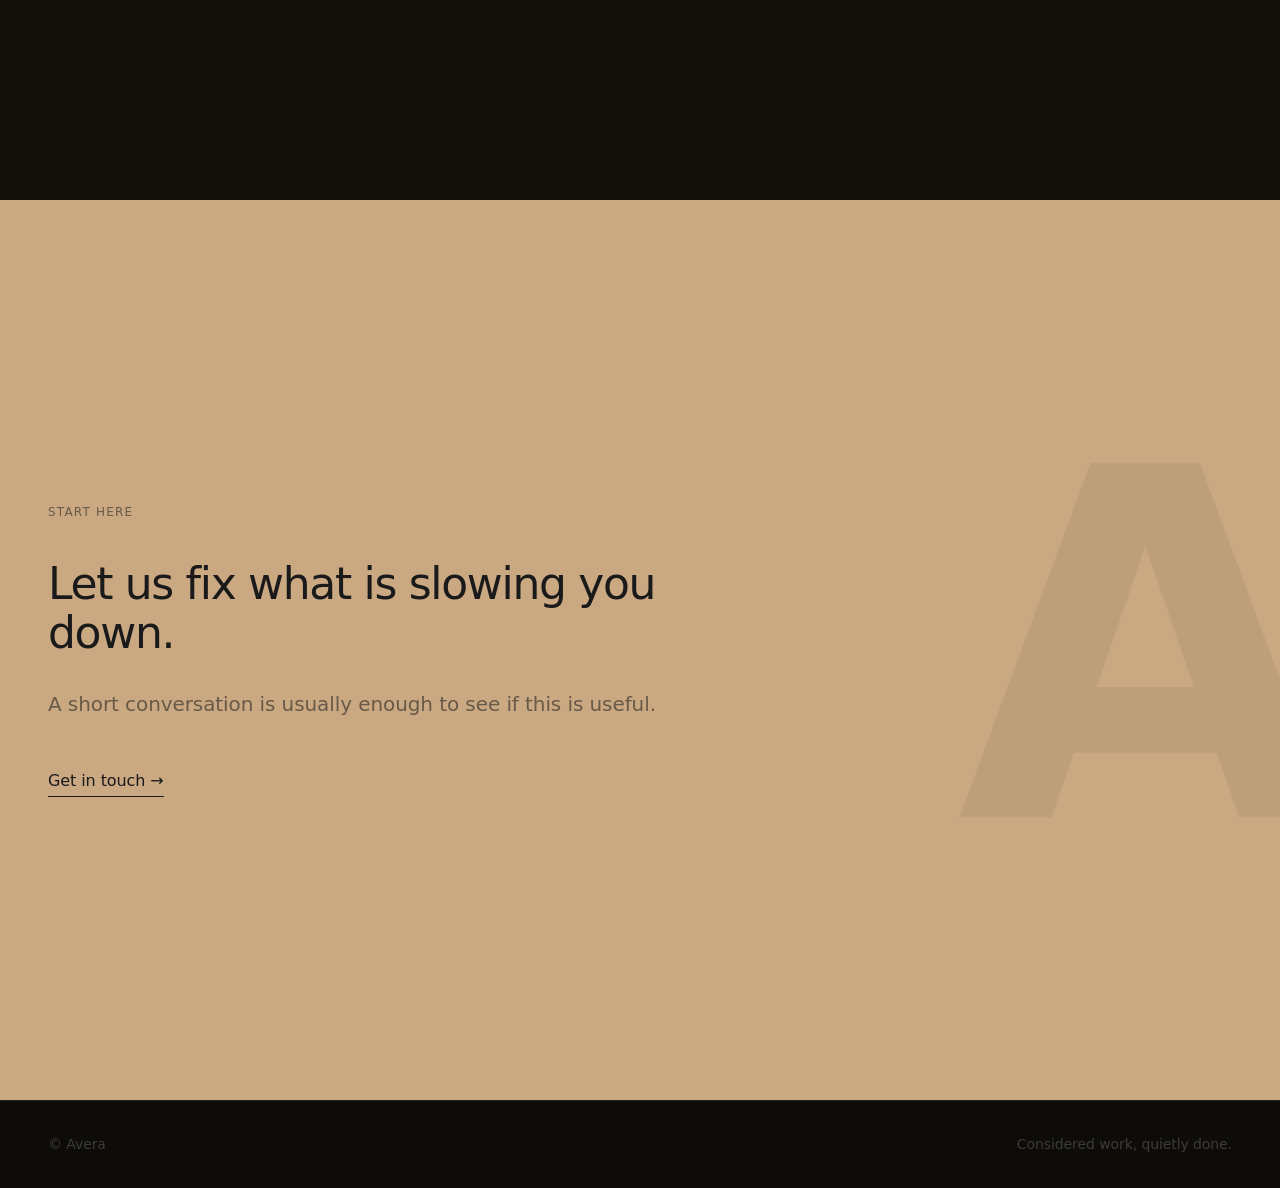
==== commit d836e186: "Add visual depth: section numbers, home watermark, page transitions - Section number watermarks (01," ====
--- a/index.html
+++ b/index.html
@@ -62,6 +62,47 @@
                     transform 900ms cubic-bezier(0.16, 1, 0.3, 1);
       }
       .hero [data-reveal].in-view { opacity: 1; transform: none; }
+    }
+
+    /* Large "A" watermark — bleeds from right edge of each section */
+    .statement, .closing {
+      position: relative;
+      overflow: hidden;
+    }
+
+    .statement::after, .closing::after {
+      content: 'A';
+      position: absolute;
+      right: -0.06em;
+      top: 50%;
+      font-size: clamp(18rem, 38vw, 38rem);
+      font-weight: 700;
+      letter-spacing: -0.05em;
+      line-height: 0.85;
+      pointer-events: none;
+      user-select: none;
+    }
+
+    .statement::after { color: rgba(237, 232, 223, 0.032); }
+    .closing::after   { color: rgba(26,  26,  26,  0.06);  }
+
+    @media (prefers-reduced-motion: no-preference) {
+      .statement::after, .closing::after {
+        opacity: 0;
+        transform: translateY(-50%) translateX(3.5rem);
+        transition: opacity 2s cubic-bezier(0.16, 1, 0.3, 1),
+                    transform 2s cubic-bezier(0.16, 1, 0.3, 1);
+      }
+      .statement.in-view::after, .closing.in-view::after {
+        opacity: 1;
+        transform: translateY(-50%) translateX(0);
+      }
+    }
+
+    @media (prefers-reduced-motion: reduce) {
+      .statement::after, .closing::after {
+        transform: translateY(-50%);
+      }
     }
   </style>
 </head>
--- a/style.css
+++ b/style.css
@@ -394,6 +394,59 @@
 }
 
 /* =====================
+   PAGE TRANSITIONS
+===================== */
+@media (prefers-reduced-motion: no-preference) {
+  @keyframes page-in {
+    from { opacity: 0; }
+    to   { opacity: 1; }
+  }
+  body { animation: page-in 0.22s ease both; }
+  body.page-leaving {
+    pointer-events: none;
+    opacity: 0;
+    transition: opacity 0.2s ease;
+  }
+}
+
+/* =====================
+   SECTION NUMBER WATERMARKS
+   Large faint ordinal in the right margin of inner page
+   content sections (visible on wide screens only).
+===================== */
+@media (min-width: 1200px) {
+  main.inner-main section[data-num] { position: relative; }
+
+  main.inner-main section[data-num]::after {
+    content: attr(data-num);
+    position: absolute;
+    right: var(--gutter);
+    top: 50%;
+    transform: translateY(-50%);
+    font-size: clamp(6rem, 11vw, 11rem);
+    font-weight: 700;
+    color: rgba(237, 232, 223, 0.05);
+    letter-spacing: -0.05em;
+    line-height: 1;
+    pointer-events: none;
+    user-select: none;
+  }
+}
+
+@media (min-width: 1200px) and (prefers-reduced-motion: no-preference) {
+  main.inner-main section[data-num]::after {
+    opacity: 0;
+    transform: translateY(-50%) translateX(2.5rem);
+    transition: opacity 1.5s cubic-bezier(0.16, 1, 0.3, 1),
+                transform 1.5s cubic-bezier(0.16, 1, 0.3, 1);
+  }
+  main.inner-main section.in-view[data-num]::after {
+    opacity: 1;
+    transform: translateY(-50%) translateX(0);
+  }
+}
+
+/* =====================
    UTILITY
 ===================== */
 .visually-hidden {
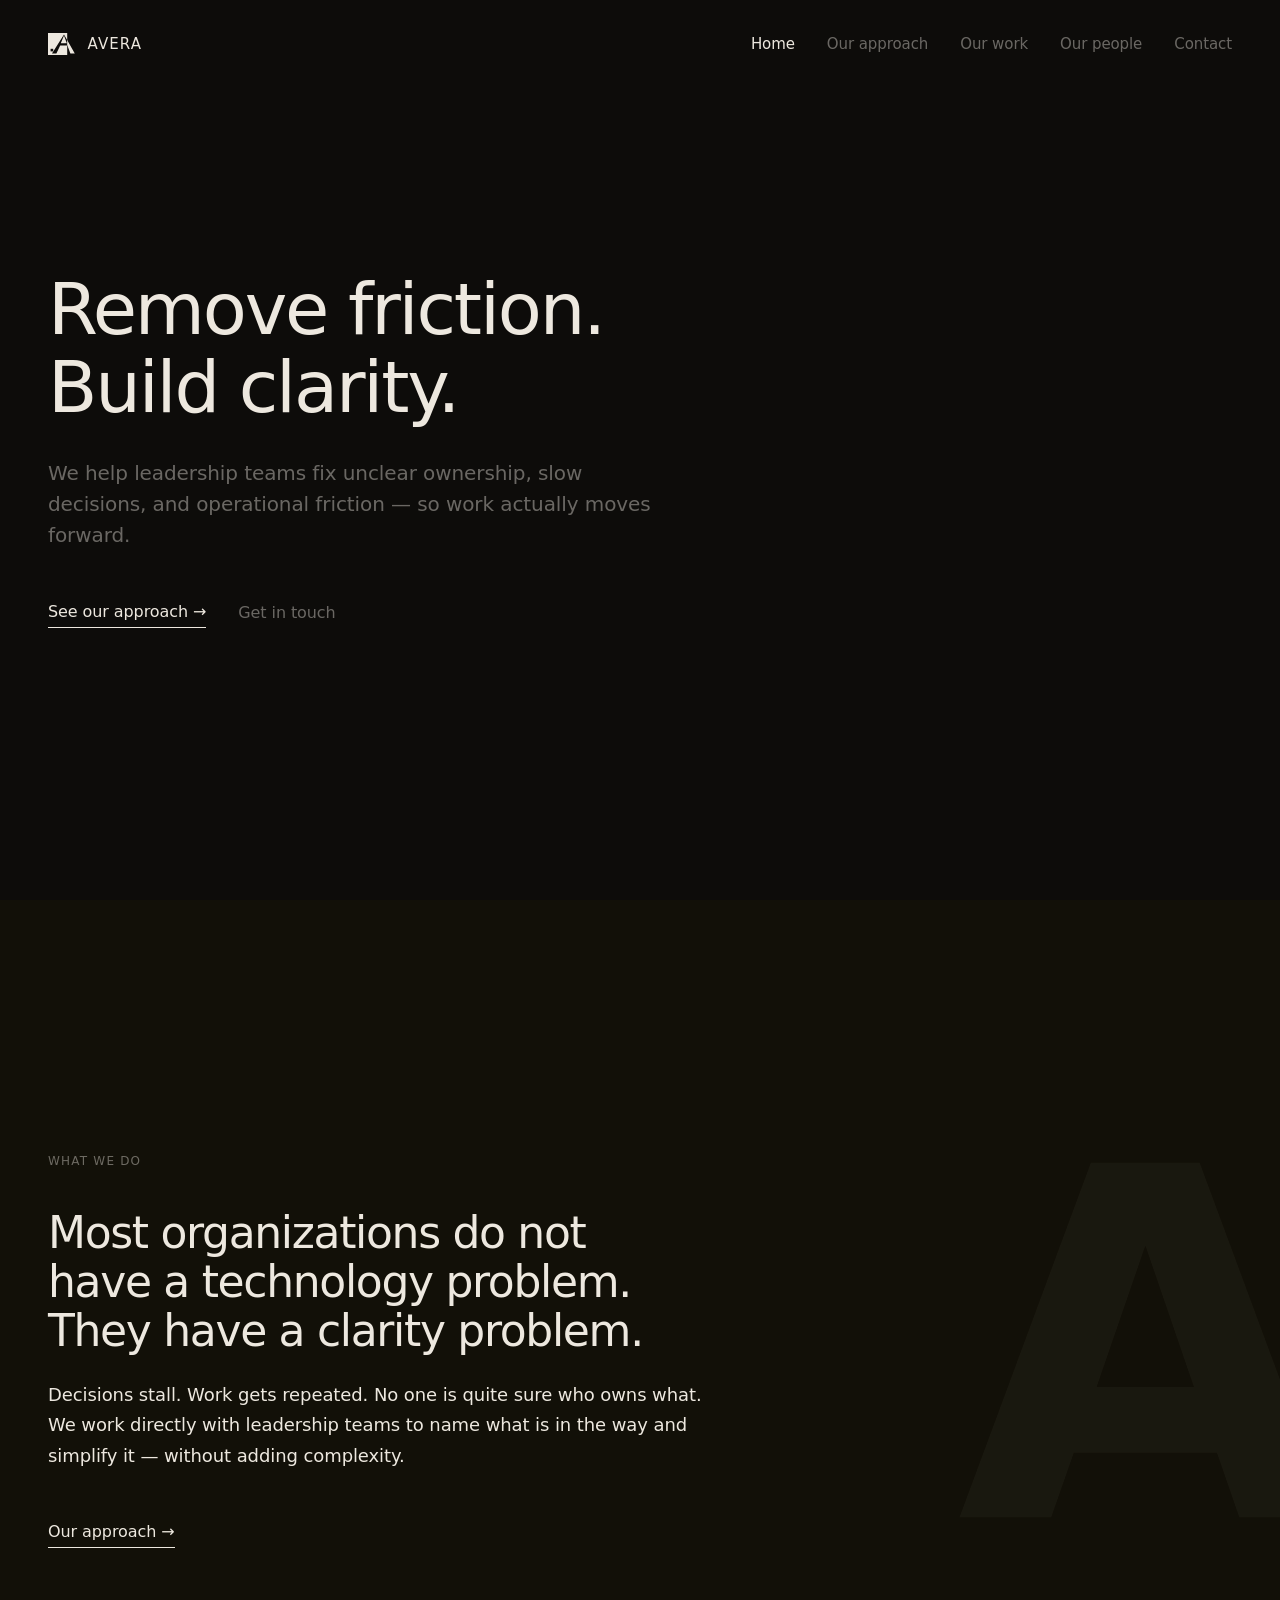
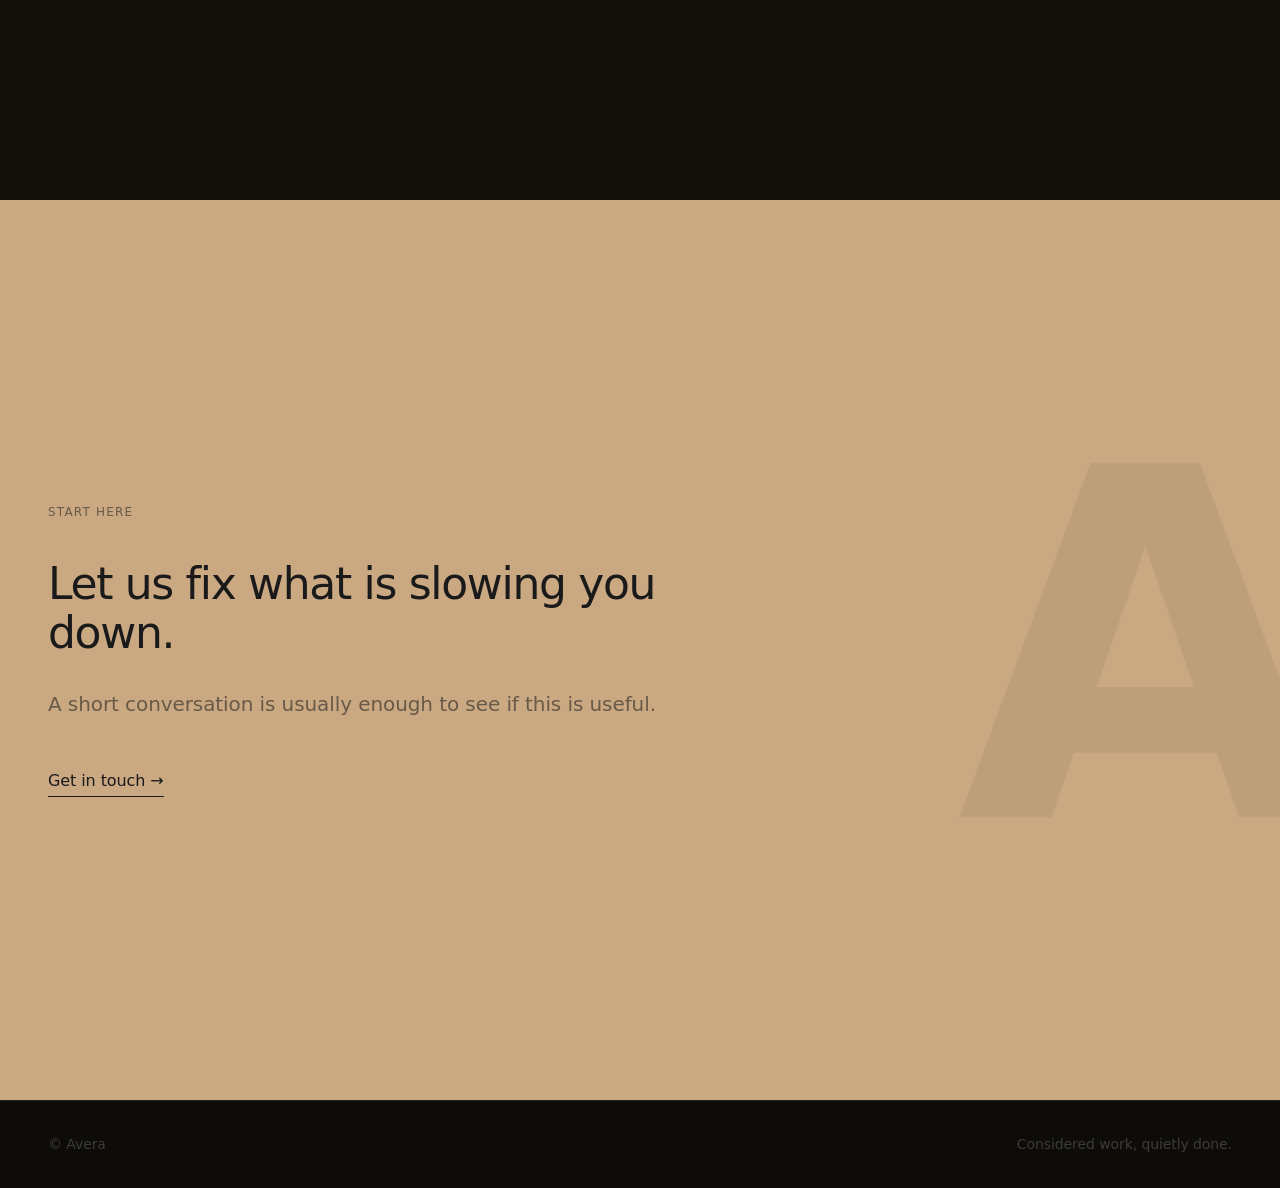
==== commit 07cad76f: "Add Our people page with values section and team placeholders - New people.html with values (clarity" ====
--- a/index.html
+++ b/index.html
@@ -132,6 +132,7 @@
           <a href="index.html" class="active">Home</a>
           <a href="approach.html">Our approach</a>
           <a href="work.html">Our work</a>
+          <a href="people.html">Our people</a>
           <a href="contact.html">Contact</a>
         </nav>
       </header>
--- a/style.css
+++ b/style.css
@@ -248,6 +248,83 @@
 
 @media (hover: hover) {
   .principle-list li:hover { transform: translateX(6px); }
+}
+
+/* =====================
+   VALUES LIST
+   Two-column: name | description.
+   Collapses to single column on narrow screens.
+===================== */
+.values-list {
+  list-style: none;
+  margin: clamp(2rem, 4vw, 3rem) 0 0;
+  padding: 0;
+}
+
+.values-item {
+  display: grid;
+  grid-template-columns: 1fr 1fr;
+  gap: clamp(1rem, 3vw, 2.5rem);
+  padding: clamp(1.25rem, 2.5vw, 1.75rem) 0;
+  border-bottom: 1px solid var(--rule);
+}
+
+.values-item:first-child { border-top: 1px solid var(--rule); }
+
+.value-name {
+  font-size: 1.0625rem;
+  font-weight: 500;
+  letter-spacing: -0.01em;
+  line-height: 1.5;
+  margin: 0;
+}
+
+.value-desc {
+  font-size: 1.0625rem;
+  color: var(--fg-muted);
+  line-height: 1.65;
+  margin: 0;
+  max-width: 44ch;
+}
+
+@media (max-width: 600px) {
+  .values-item { grid-template-columns: 1fr; gap: 0.5rem; }
+}
+
+/* =====================
+   PEOPLE GRID
+===================== */
+.people-grid {
+  display: grid;
+  grid-template-columns: repeat(auto-fill, minmax(260px, 1fr));
+  gap: clamp(2rem, 5vw, 4rem) clamp(2rem, 4vw, 3rem);
+  margin-top: clamp(2rem, 4vw, 3rem);
+}
+
+.person-card {
+  border-top: 1px solid var(--rule);
+  padding-top: clamp(1rem, 2vw, 1.5rem);
+}
+
+.person-name {
+  font-size: 1.0625rem;
+  font-weight: 500;
+  letter-spacing: -0.015em;
+  margin: 0;
+}
+
+.person-role {
+  font-size: 0.875rem;
+  color: var(--fg-muted);
+  margin: 0.3rem 0 0;
+}
+
+.person-bio {
+  font-size: 0.9375rem;
+  color: var(--fg-muted);
+  line-height: 1.7;
+  margin: 1rem 0 0;
+  max-width: 38ch;
 }
 
 /* =====================
